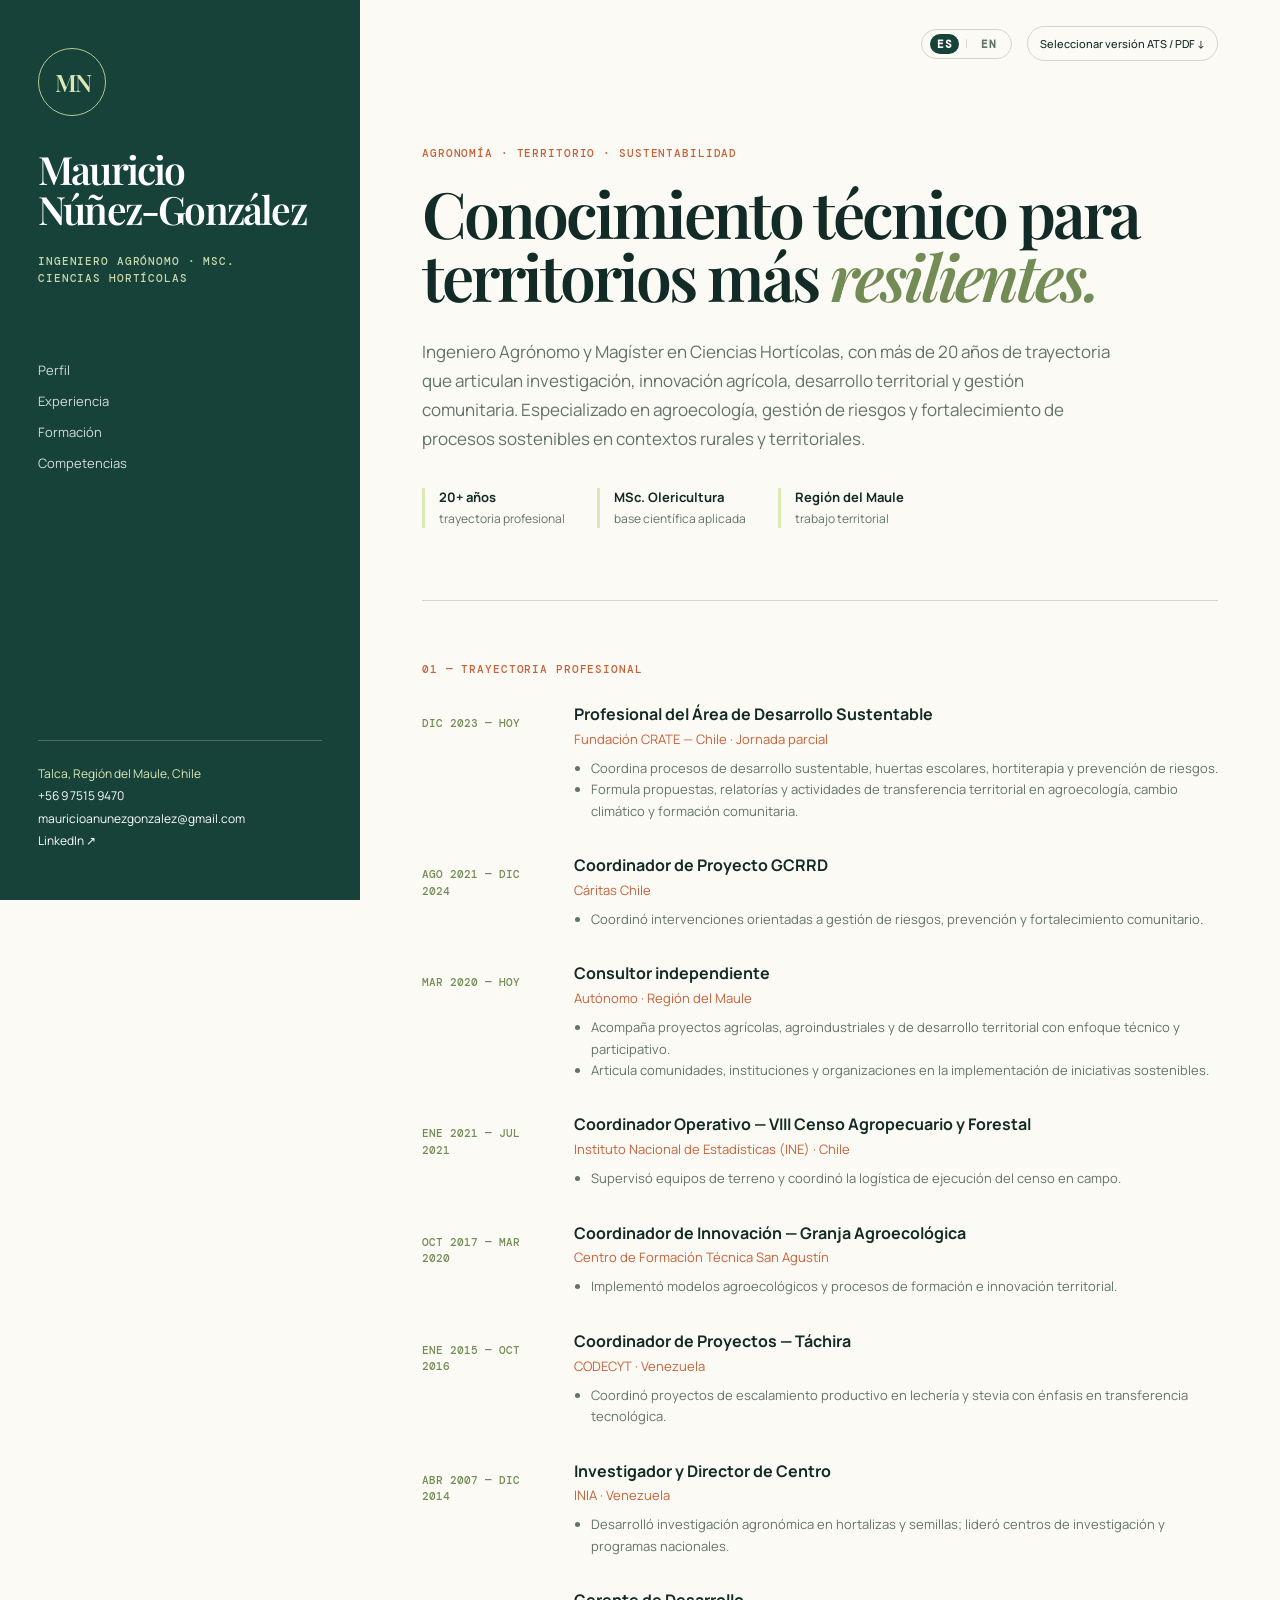
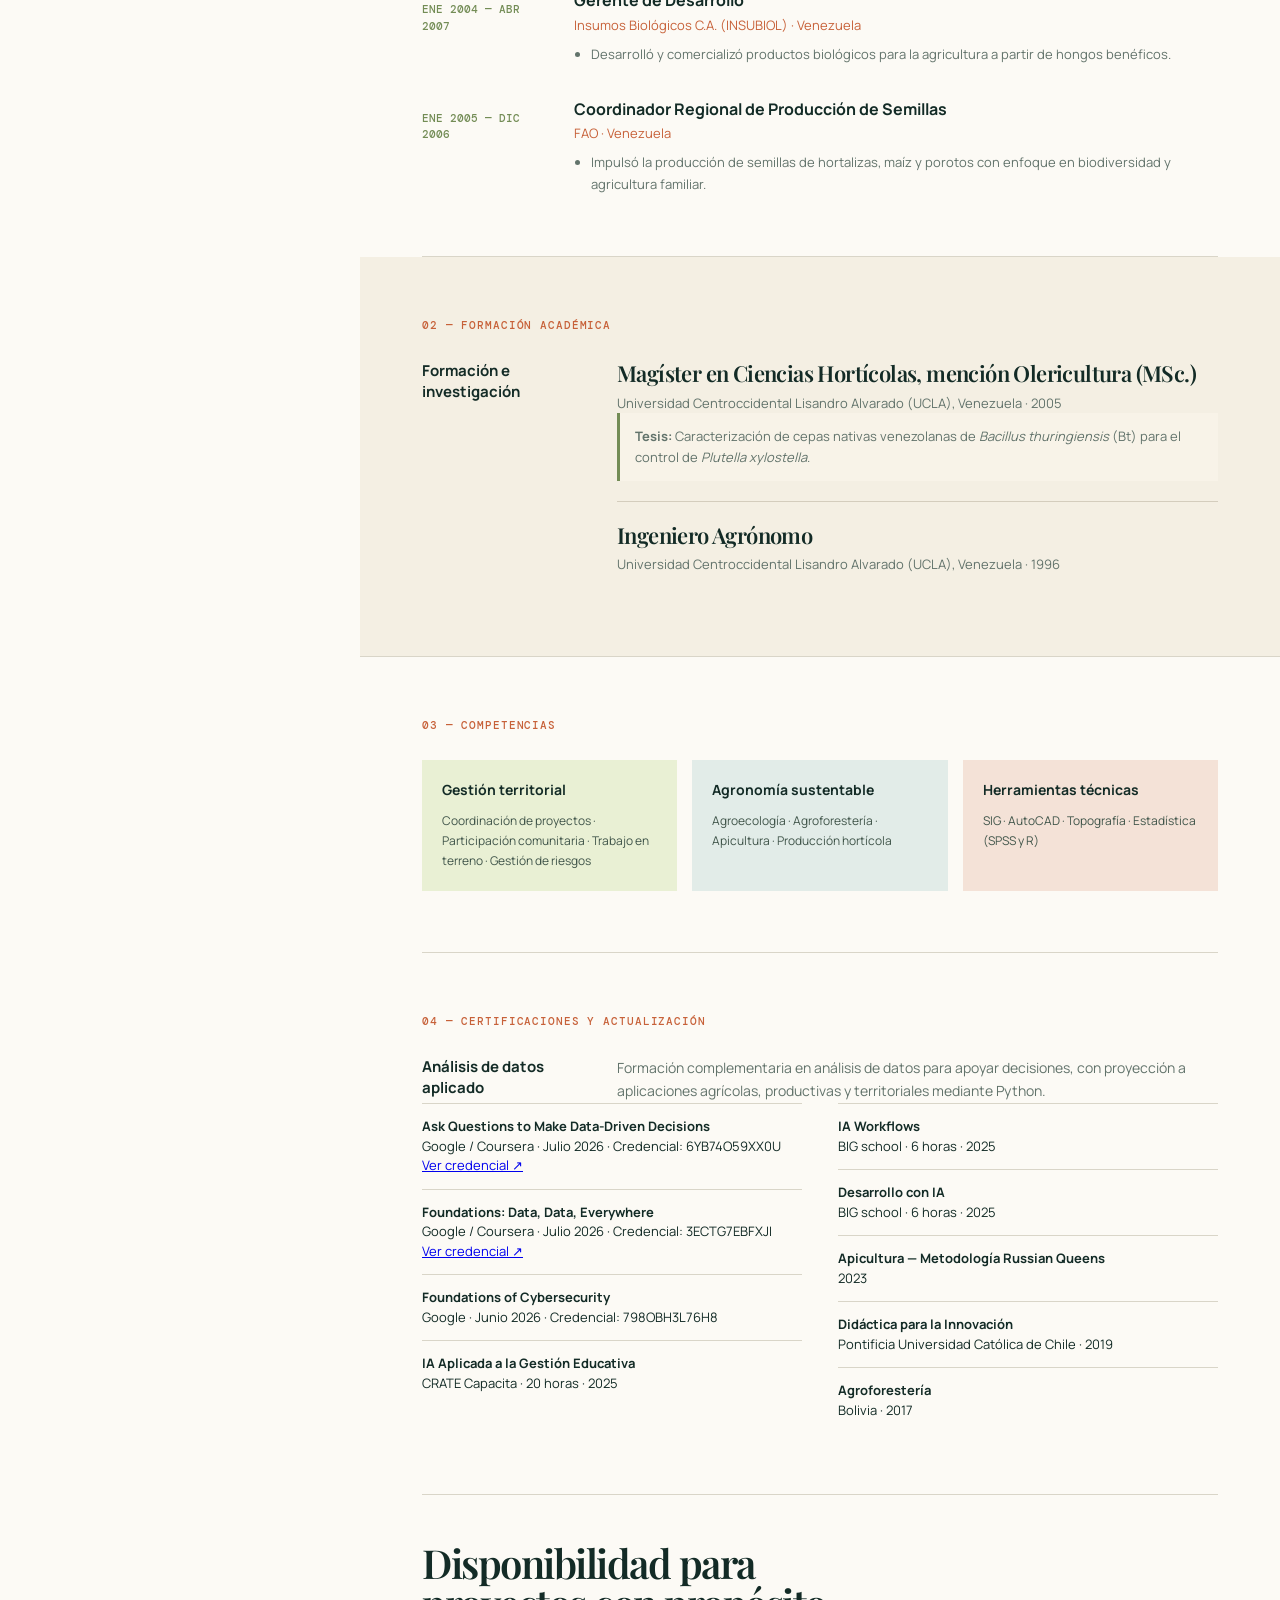
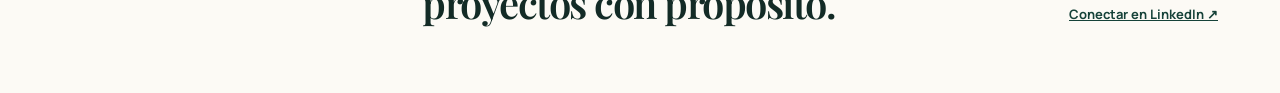
==== index.html @ 80e7794a "Actualizar flujo de versión ATS y página principal" ====
﻿<!DOCTYPE html>
<html lang="es">
<head>
  <meta charset="UTF-8">
  <meta name="viewport" content="width=device-width, initial-scale=1.0">
  <meta name="description" content="CV de Mauricio Alejandro Núñez González, Ingeniero Agrónomo y Magíster en Ciencias Hortícolas.">
  <title>Mauricio Núñez-González | Agronomía y sustentabilidad</title>
  <link rel="preconnect" href="https://fonts.googleapis.com">
  <link rel="preconnect" href="https://fonts.gstatic.com" crossorigin>
  <link href="https://fonts.googleapis.com/css2?family=DM+Mono:wght@400;500&family=Manrope:wght@400;500;600;700;800&family=Playfair+Display:ital,wght@0,600;0,700;1,600&display=swap" rel="stylesheet">
  <style>
    :root{--ink:#132b26;--forest:#164239;--moss:#738c55;--lime:#dce8b8;--sand:#f4efe3;--paper:#fcfaf5;--clay:#c76139;--muted:#62736b;--line:#d9d5c8}*{box-sizing:border-box}html{scroll-behavior:smooth}body{margin:0;background:var(--paper);color:var(--ink);font-family:Manrope,Arial,sans-serif}.shell{max-width:1280px;margin:auto;display:grid;grid-template-columns:360px 1fr;min-height:100vh}.side{position:sticky;top:0;height:100vh;background:var(--forest);color:#fff;padding:48px 38px;display:flex;flex-direction:column}.monogram{width:68px;height:68px;border:1px solid #b3c991;border-radius:50%;display:grid;place-items:center;color:#dce8b8;font:600 24px 'Playfair Display',serif;letter-spacing:-2px}.side h1{font:600 39px/1.02 'Playfair Display',serif;letter-spacing:-1.8px;margin:34px 0 12px}.side .role{font:500 11px/1.6 'DM Mono',monospace;text-transform:uppercase;letter-spacing:.08em;color:#c8d8a9;max-width:230px}.side nav{display:grid;gap:13px;margin-top:62px}.side nav a{color:#fff;text-decoration:none;font-size:13px;opacity:.82}.side nav a:hover{opacity:1;color:#dce8b8}.contact{margin-top:auto;border-top:1px solid rgba(255,255,255,.22);padding-top:22px;font-size:12px;line-height:1.85;color:#dce8b8}.contact a{color:#fff;text-decoration:none}.main{padding:0 62px 70px}.top{display:flex;justify-content:flex-end;gap:15px;padding:26px 0;align-items:center}.top button{border:1px solid var(--line);background:transparent;color:var(--ink);padding:9px 12px;border-radius:20px;cursor:pointer;font:500 11px Manrope}.lang-switch{display:flex;align-items:center;gap:6px;border:1px solid var(--line);border-radius:20px;padding:4px 8px;background:var(--paper)}.lang-opt{font:600 11px 'DM Mono',monospace;text-transform:uppercase;letter-spacing:.04em;color:var(--muted);text-decoration:none;padding:3px 7px;border-radius:12px;transition:all .15s}.lang-opt:hover{color:var(--forest);background:var(--lime)}.lang-opt.active{color:#fff;background:var(--forest)}.lang-divider{color:var(--line);font-size:12px}.hero{padding:59px 0 72px;border-bottom:1px solid var(--line)}.kicker{font:500 11px 'DM Mono',monospace;text-transform:uppercase;letter-spacing:.08em;color:var(--clay);margin:0 0 22px}.hero h2{font:600 clamp(42px,5vw,74px)/.98 'Playfair Display',serif;letter-spacing:-3px;margin:0;max-width:730px}.hero h2 em{color:var(--moss);font-weight:600}.lead{max-width:700px;font-size:17px;line-height:1.7;color:var(--muted);margin:31px 0 0}.quick{display:flex;gap:32px;flex-wrap:wrap;margin-top:34px}.quick div{padding-left:14px;border-left:3px solid var(--lime)}.quick strong{display:block;font-size:13px}.quick span{font-size:12px;color:var(--muted)}section{padding:61px 0;border-bottom:1px solid var(--line)}.label{font:500 11px 'DM Mono',monospace;text-transform:uppercase;letter-spacing:.08em;color:var(--clay);margin:0 0 28px}.grid{display:grid;grid-template-columns:170px 1fr;gap:25px}.grid h3{font:700 15px Manrope;margin:0}.grid>div>p{font-size:14px;line-height:1.7;color:var(--muted);margin:0}.experience{display:grid;gap:33px}.item{display:grid;grid-template-columns:132px 1fr;gap:20px}.date{font:500 11px/1.5 'DM Mono',monospace;color:var(--moss)}.item h4{font-size:16px;line-height:1.3;margin:0 0 5px}.org{font-size:13px;color:var(--clay);margin:0 0 10px}.item ul{margin:0;padding-left:17px;color:var(--muted);font-size:13px;line-height:1.65}.education{background:var(--sand);margin:0 -62px;padding:61px 62px}.education .grid{grid-template-columns:170px 1fr}.degree{padding:20px 0;border-top:1px solid #d4cdbd}.degree:first-child{padding-top:0;border-top:0}.degree h4{margin:0 0 6px;font:600 22px/1.2 'Playfair Display',serif;letter-spacing:-.6px}.degree p{margin:0;color:var(--muted);font-size:13px;line-height:1.6}.thesis{margin-top:14px;padding:13px 15px;border-left:3px solid var(--moss);font-size:13px;line-height:1.6;color:#40554a;background:#f8f3e8}.skills{display:grid;grid-template-columns:repeat(3,1fr);gap:15px}.skill{background:#e9f0d4;padding:20px;min-height:130px}.skill:nth-child(2){background:#e2ece8}.skill:nth-child(3){background:#f4e2d7}.skill h4{margin:0 0 12px;font-size:14px}.skill p{margin:0;color:#40554a;font-size:12px;line-height:1.65}.certs{columns:2;gap:36px;padding:0;margin:0;list-style:none}.certs li{break-inside:avoid;border-top:1px solid var(--line);padding:13px 0;font-size:13px;line-height:1.5}.certs b{display:block;font-weight:700}.footer{padding-top:48px;display:flex;justify-content:space-between;align-items:flex-end}.footer h2{font:600 40px/1 'Playfair Display',serif;letter-spacing:-1.5px;margin:0}.footer a{color:var(--forest);font-size:13px;font-weight:700}@media(max-width:850px){.shell{display:block}.side{position:relative;height:auto;padding:30px 25px}.side h1{font-size:33px;margin:20px 0 8px}.side nav{display:none}.contact{margin-top:30px}.main{padding:0 24px 45px}.top{padding:17px 0}.hero{padding:40px 0}.hero h2{letter-spacing:-2px}.grid,.item{grid-template-columns:1fr;gap:13px}.education{margin:0 -24px;padding:48px 24px}.education .grid{grid-template-columns:1fr}.skills{grid-template-columns:1fr}.certs{columns:1}.footer{display:block}.footer a{display:block;margin-top:20px}}.print-btn{position:fixed;right:20px;bottom:20px;padding:11px 15px;border:0;border-radius:6px;background:var(--forest);color:#fff;font-weight:bold;cursor:pointer;z-index:999;font-family:Manrope,Arial,sans-serif;font-size:13px;box-shadow:0 2px 10px #132b2640}.print-btn:hover{background:#1d5b49}@media print{.shell{display:block}.side{position:relative;height:auto;padding:26px}.side nav,.top,.print-btn{display:none}.main{padding:0 38px}.education{margin:0 -38px;padding:38px}.hero{padding:35px 0}section{padding:35px 0}.footer{padding-top:25px}}
  </style>
</head>
<body>
  <div class="shell">
    <aside class="side">
      <div class="monogram">MN</div>
      <h1>Mauricio<br>Núñez-González</h1>
      <p class="role">Ingeniero Agrónomo · MSc. Ciencias Hortícolas</p>
      <nav><a href="#perfil">Perfil</a><a href="#experiencia">Experiencia</a><a href="#formacion">Formación</a><a href="#competencias">Competencias</a></nav>
      <div class="contact">Talca, Región del Maule, Chile<br><a href="tel:+56975159470">+56 9 7515 9470</a><br><a href="mailto:mauricioanunezgonzalez@gmail.com">mauricioanunezgonzalez@gmail.com</a><br><a href="https://www.linkedin.com/in/mauricio-a-nu%C3%B1ez-g-82a64b67" target="_blank" rel="noreferrer">LinkedIn ↗</a></div>
    </aside>
    <main class="main">
      <div class="top">
        <div class="lang-switch">
          <a href="cv-mauricio-sustentabilidad.html" id="lang-es" class="lang-opt">ES</a>
          <span class="lang-divider">|</span>
          <a href="cv-mauricio-sustentabilidad-en.html" id="lang-en" class="lang-opt">EN</a>
        </div>
        <button id="ats-selector" type="button" onclick="window.location.href='cv-mauricio-ats-bilingue.html'">Seleccionar versión ATS / PDF ↓</button>
      </div>
      <header class="hero" id="perfil"><p class="kicker">Agronomía · Territorio · Sustentabilidad</p><h2>Conocimiento técnico para territorios más <em>resilientes.</em></h2><p class="lead">Ingeniero Agrónomo y Magíster en Ciencias Hortícolas, con más de 20 años de trayectoria que articulan investigación, innovación agrícola, desarrollo territorial y gestión comunitaria. Especializado en agroecología, gestión de riesgos y fortalecimiento de procesos sostenibles en contextos rurales y territoriales.</p><div class="quick"><div><strong>20+ años</strong><span>trayectoria profesional</span></div><div><strong>MSc. Olericultura</strong><span>base científica aplicada</span></div><div><strong>Región del Maule</strong><span>trabajo territorial</span></div></div></header>
      <section id="experiencia"><p class="label">01 — Trayectoria profesional</p><div class="experience"><article class="item"><p class="date">DIC 2023 — HOY</p><div><h4>Profesional del Área de Desarrollo Sustentable</h4><p class="org">Fundación CRATE — Chile · Jornada parcial</p><ul><li>Coordina procesos de desarrollo sustentable, huertas escolares, hortiterapia y prevención de riesgos.</li><li>Formula propuestas, relatorías y actividades de transferencia territorial en agroecología, cambio climático y formación comunitaria.</li></ul></div></article><article class="item"><p class="date">AGO 2021 — DIC 2024</p><div><h4>Coordinador de Proyecto GCRRD</h4><p class="org">Cáritas Chile</p><ul><li>Coordinó intervenciones orientadas a gestión de riesgos, prevención y fortalecimiento comunitario.</li></ul></div></article><article class="item"><p class="date">MAR 2020 — HOY</p><div><h4>Consultor independiente</h4><p class="org">Autónomo · Región del Maule</p><ul><li>Acompaña proyectos agrícolas, agroindustriales y de desarrollo territorial con enfoque técnico y participativo.</li><li>Articula comunidades, instituciones y organizaciones en la implementación de iniciativas sostenibles.</li></ul></div></article><article class="item"><p class="date">ENE 2021 — JUL 2021</p><div><h4>Coordinador Operativo — VIII Censo Agropecuario y Forestal</h4><p class="org">Instituto Nacional de Estadísticas (INE) · Chile</p><ul><li>Supervisó equipos de terreno y coordinó la logística de ejecución del censo en campo.</li></ul></div></article><article class="item"><p class="date">OCT 2017 — MAR 2020</p><div><h4>Coordinador de Innovación — Granja Agroecológica</h4><p class="org">Centro de Formación Técnica San Agustín</p><ul><li>Implementó modelos agroecológicos y procesos de formación e innovación territorial.</li></ul></div></article><article class="item"><p class="date">ENE 2015 — OCT 2016</p><div><h4>Coordinador de Proyectos — Táchira</h4><p class="org">CODECYT · Venezuela</p><ul><li>Coordinó proyectos de escalamiento productivo en lechería y stevia con énfasis en transferencia tecnológica.</li></ul></div></article><article class="item"><p class="date">ABR 2007 — DIC 2014</p><div><h4>Investigador y Director de Centro</h4><p class="org">INIA · Venezuela</p><ul><li>Desarrolló investigación agronómica en hortalizas y semillas; lideró centros de investigación y programas nacionales.</li></ul></div></article><article class="item"><p class="date">ENE 2004 — ABR 2007</p><div><h4>Gerente de Desarrollo</h4><p class="org">Insumos Biológicos C.A. (INSUBIOL) · Venezuela</p><ul><li>Desarrolló y comercializó productos biológicos para la agricultura a partir de hongos benéficos.</li></ul></div></article><article class="item"><p class="date">ENE 2005 — DIC 2006</p><div><h4>Coordinador Regional de Producción de Semillas</h4><p class="org">FAO · Venezuela</p><ul><li>Impulsó la producción de semillas de hortalizas, maíz y porotos con enfoque en biodiversidad y agricultura familiar.</li></ul></div></article></div></section>
      <section class="education" id="formacion"><p class="label">02 — Formación académica</p><div class="grid"><h3>Formación e investigación</h3><div><article class="degree"><h4>Magíster en Ciencias Hortícolas, mención Olericultura (MSc.)</h4><p>Universidad Centroccidental Lisandro Alvarado (UCLA), Venezuela · 2005</p><p class="thesis"><b>Tesis:</b> Caracterización de cepas nativas venezolanas de <i>Bacillus thuringiensis</i> (Bt) para el control de <i>Plutella xylostella</i>.</p></article><article class="degree"><h4>Ingeniero Agrónomo</h4><p>Universidad Centroccidental Lisandro Alvarado (UCLA), Venezuela · 1996</p></article></div></div></section>
      <section id="competencias"><p class="label">03 — Competencias</p><div class="skills"><div class="skill"><h4>Gestión territorial</h4><p>Coordinación de proyectos · Participación comunitaria · Trabajo en terreno · Gestión de riesgos</p></div><div class="skill"><h4>Agronomía sustentable</h4><p>Agroecología · Agroforestería · Apicultura · Producción hortícola</p></div><div class="skill"><h4>Herramientas técnicas</h4><p>SIG · AutoCAD · Topografía · Estadística (SPSS y R)</p></div></div></section>
      <section><p class="label">04 — Certificaciones y actualización</p><div class="grid"><h3>Análisis de datos aplicado</h3><div><p>Formación complementaria en análisis de datos para apoyar decisiones, con proyección a aplicaciones agrícolas, productivas y territoriales mediante Python.</p></div></div><ul class="certs"><li><b>Ask Questions to Make Data-Driven Decisions</b>Google / Coursera · Julio 2026 · Credencial: 6YB74O59XX0U<br><a href="https://www.coursera.org/account/accomplishments/records/6YB74O59XX0U" target="_blank" rel="noreferrer">Ver credencial ↗</a></li><li><b>Foundations: Data, Data, Everywhere</b>Google / Coursera · Julio 2026 · Credencial: 3ECTG7EBFXJI<br><a href="https://www.coursera.org/account/accomplishments/records/3ECTG7EBFXJI" target="_blank" rel="noreferrer">Ver credencial ↗</a></li><li><b>Foundations of Cybersecurity</b>Google · Junio 2026 · Credencial: 798OBH3L76H8</li><li><b>IA Aplicada a la Gestión Educativa</b>CRATE Capacita · 20 horas · 2025</li><li><b>IA Workflows</b>BIG school · 6 horas · 2025</li><li><b>Desarrollo con IA</b>BIG school · 6 horas · 2025</li><li><b>Apicultura — Metodología Russian Queens</b>2023</li><li><b>Didáctica para la Innovación</b>Pontificia Universidad Católica de Chile · 2019</li><li><b>Agroforestería</b>Bolivia · 2017</li></ul></section>
      <footer class="footer"><h2>Disponibilidad para<br>proyectos con propósito.</h2><a href="https://www.linkedin.com/in/mauricio-a-nu%C3%B1ez-g-82a64b67" target="_blank" rel="noreferrer">Conectar en LinkedIn ↗</a></footer>
    </main>
  </div>
  <script type="module" src="script.js"></script>
</body>
</html>
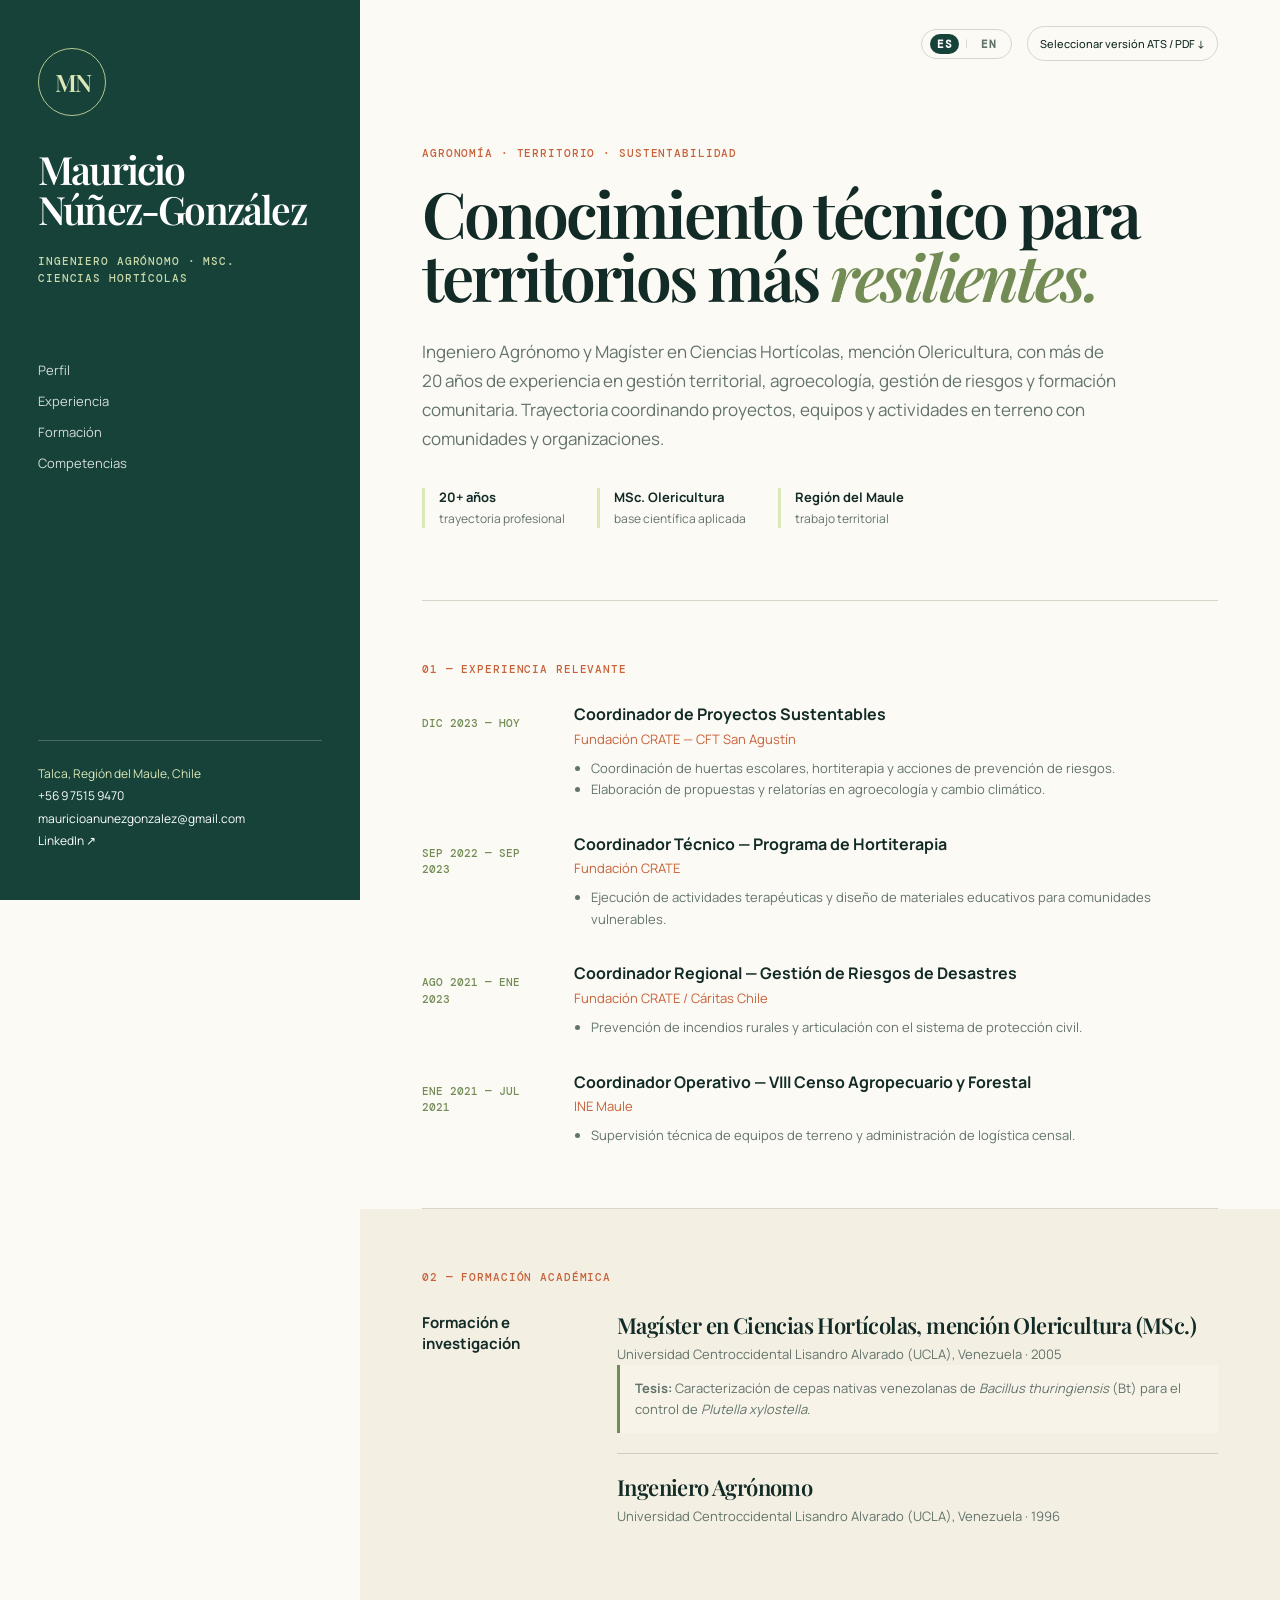
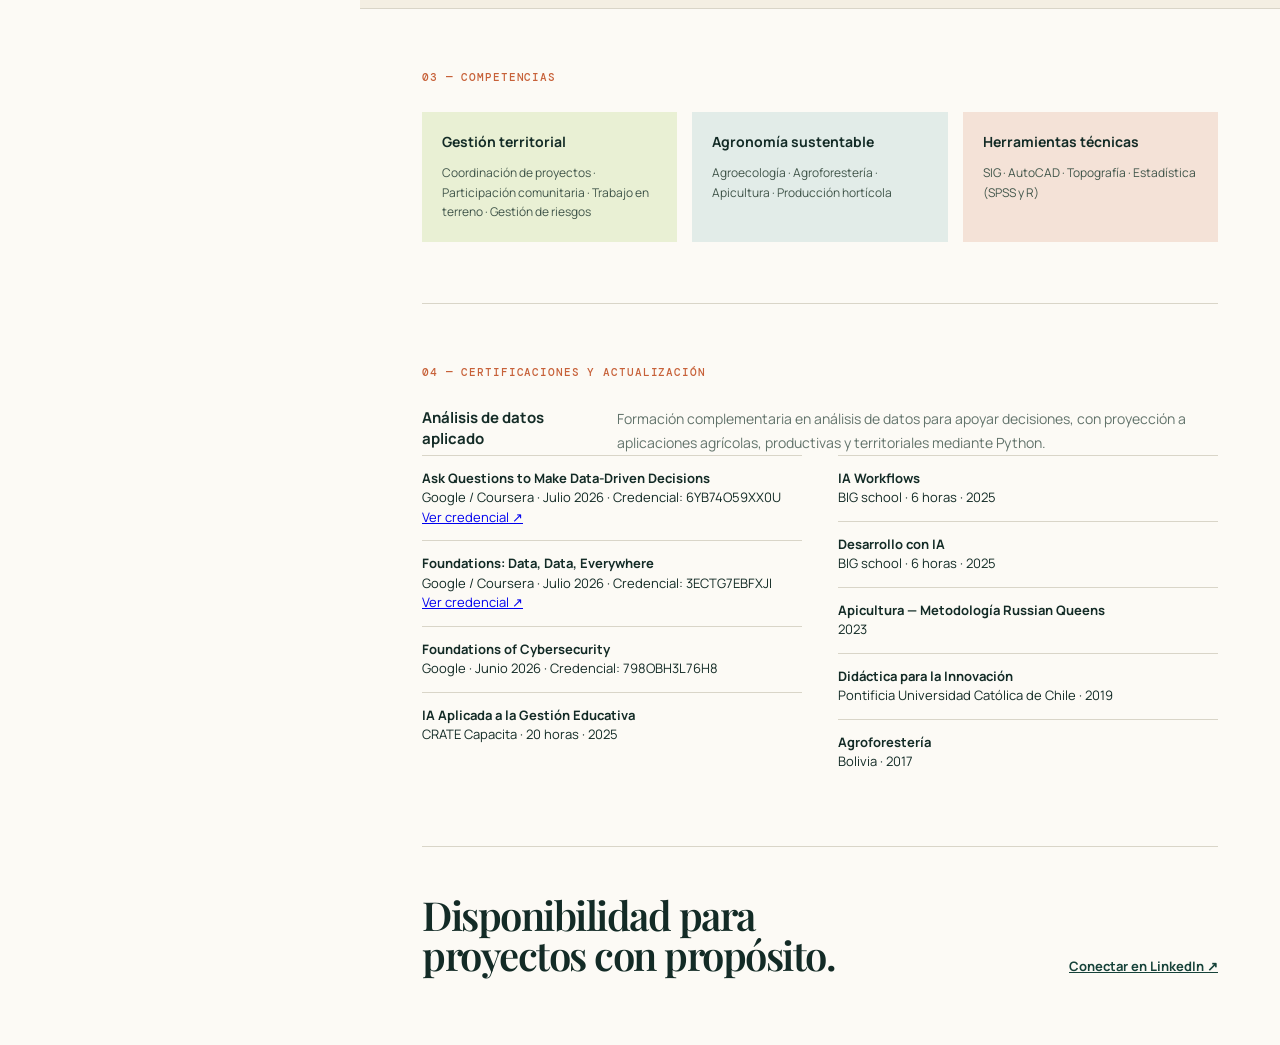
==== commit d195619b: "Actualizar flujo de versión ATS y página principal" ====
--- a/index.html
+++ b/index.html
@@ -30,8 +30,8 @@
         </div>
         <button id="ats-selector" type="button" onclick="window.location.href='cv-mauricio-ats-bilingue.html'">Seleccionar versión ATS / PDF ↓</button>
       </div>
-      <header class="hero" id="perfil"><p class="kicker">Agronomía · Territorio · Sustentabilidad</p><h2>Conocimiento técnico para territorios más <em>resilientes.</em></h2><p class="lead">Ingeniero Agrónomo y Magíster en Ciencias Hortícolas, con más de 20 años de trayectoria que articulan investigación, innovación agrícola, desarrollo territorial y gestión comunitaria. Especializado en agroecología, gestión de riesgos y fortalecimiento de procesos sostenibles en contextos rurales y territoriales.</p><div class="quick"><div><strong>20+ años</strong><span>trayectoria profesional</span></div><div><strong>MSc. Olericultura</strong><span>base científica aplicada</span></div><div><strong>Región del Maule</strong><span>trabajo territorial</span></div></div></header>
-      <section id="experiencia"><p class="label">01 — Trayectoria profesional</p><div class="experience"><article class="item"><p class="date">DIC 2023 — HOY</p><div><h4>Profesional del Área de Desarrollo Sustentable</h4><p class="org">Fundación CRATE — Chile · Jornada parcial</p><ul><li>Coordina procesos de desarrollo sustentable, huertas escolares, hortiterapia y prevención de riesgos.</li><li>Formula propuestas, relatorías y actividades de transferencia territorial en agroecología, cambio climático y formación comunitaria.</li></ul></div></article><article class="item"><p class="date">AGO 2021 — DIC 2024</p><div><h4>Coordinador de Proyecto GCRRD</h4><p class="org">Cáritas Chile</p><ul><li>Coordinó intervenciones orientadas a gestión de riesgos, prevención y fortalecimiento comunitario.</li></ul></div></article><article class="item"><p class="date">MAR 2020 — HOY</p><div><h4>Consultor independiente</h4><p class="org">Autónomo · Región del Maule</p><ul><li>Acompaña proyectos agrícolas, agroindustriales y de desarrollo territorial con enfoque técnico y participativo.</li><li>Articula comunidades, instituciones y organizaciones en la implementación de iniciativas sostenibles.</li></ul></div></article><article class="item"><p class="date">ENE 2021 — JUL 2021</p><div><h4>Coordinador Operativo — VIII Censo Agropecuario y Forestal</h4><p class="org">Instituto Nacional de Estadísticas (INE) · Chile</p><ul><li>Supervisó equipos de terreno y coordinó la logística de ejecución del censo en campo.</li></ul></div></article><article class="item"><p class="date">OCT 2017 — MAR 2020</p><div><h4>Coordinador de Innovación — Granja Agroecológica</h4><p class="org">Centro de Formación Técnica San Agustín</p><ul><li>Implementó modelos agroecológicos y procesos de formación e innovación territorial.</li></ul></div></article><article class="item"><p class="date">ENE 2015 — OCT 2016</p><div><h4>Coordinador de Proyectos — Táchira</h4><p class="org">CODECYT · Venezuela</p><ul><li>Coordinó proyectos de escalamiento productivo en lechería y stevia con énfasis en transferencia tecnológica.</li></ul></div></article><article class="item"><p class="date">ABR 2007 — DIC 2014</p><div><h4>Investigador y Director de Centro</h4><p class="org">INIA · Venezuela</p><ul><li>Desarrolló investigación agronómica en hortalizas y semillas; lideró centros de investigación y programas nacionales.</li></ul></div></article><article class="item"><p class="date">ENE 2004 — ABR 2007</p><div><h4>Gerente de Desarrollo</h4><p class="org">Insumos Biológicos C.A. (INSUBIOL) · Venezuela</p><ul><li>Desarrolló y comercializó productos biológicos para la agricultura a partir de hongos benéficos.</li></ul></div></article><article class="item"><p class="date">ENE 2005 — DIC 2006</p><div><h4>Coordinador Regional de Producción de Semillas</h4><p class="org">FAO · Venezuela</p><ul><li>Impulsó la producción de semillas de hortalizas, maíz y porotos con enfoque en biodiversidad y agricultura familiar.</li></ul></div></article></div></section>
+      <header class="hero" id="perfil"><p class="kicker">Agronomía · Territorio · Sustentabilidad</p><h2>Conocimiento técnico para territorios más <em>resilientes.</em></h2><p class="lead">Ingeniero Agrónomo y Magíster en Ciencias Hortícolas, mención Olericultura, con más de 20 años de experiencia en gestión territorial, agroecología, gestión de riesgos y formación comunitaria. Trayectoria coordinando proyectos, equipos y actividades en terreno con comunidades y organizaciones.</p><div class="quick"><div><strong>20+ años</strong><span>trayectoria profesional</span></div><div><strong>MSc. Olericultura</strong><span>base científica aplicada</span></div><div><strong>Región del Maule</strong><span>trabajo territorial</span></div></div></header>
+      <section id="experiencia"><p class="label">01 — Experiencia relevante</p><div class="experience"><article class="item"><p class="date">DIC 2023 — HOY</p><div><h4>Coordinador de Proyectos Sustentables</h4><p class="org">Fundación CRATE — CFT San Agustín</p><ul><li>Coordinación de huertas escolares, hortiterapia y acciones de prevención de riesgos.</li><li>Elaboración de propuestas y relatorías en agroecología y cambio climático.</li></ul></div></article><article class="item"><p class="date">SEP 2022 — SEP 2023</p><div><h4>Coordinador Técnico — Programa de Hortiterapia</h4><p class="org">Fundación CRATE</p><ul><li>Ejecución de actividades terapéuticas y diseño de materiales educativos para comunidades vulnerables.</li></ul></div></article><article class="item"><p class="date">AGO 2021 — ENE 2023</p><div><h4>Coordinador Regional — Gestión de Riesgos de Desastres</h4><p class="org">Fundación CRATE / Cáritas Chile</p><ul><li>Prevención de incendios rurales y articulación con el sistema de protección civil.</li></ul></div></article><article class="item"><p class="date">ENE 2021 — JUL 2021</p><div><h4>Coordinador Operativo — VIII Censo Agropecuario y Forestal</h4><p class="org">INE Maule</p><ul><li>Supervisión técnica de equipos de terreno y administración de logística censal.</li></ul></div></article></div></section>
       <section class="education" id="formacion"><p class="label">02 — Formación académica</p><div class="grid"><h3>Formación e investigación</h3><div><article class="degree"><h4>Magíster en Ciencias Hortícolas, mención Olericultura (MSc.)</h4><p>Universidad Centroccidental Lisandro Alvarado (UCLA), Venezuela · 2005</p><p class="thesis"><b>Tesis:</b> Caracterización de cepas nativas venezolanas de <i>Bacillus thuringiensis</i> (Bt) para el control de <i>Plutella xylostella</i>.</p></article><article class="degree"><h4>Ingeniero Agrónomo</h4><p>Universidad Centroccidental Lisandro Alvarado (UCLA), Venezuela · 1996</p></article></div></div></section>
       <section id="competencias"><p class="label">03 — Competencias</p><div class="skills"><div class="skill"><h4>Gestión territorial</h4><p>Coordinación de proyectos · Participación comunitaria · Trabajo en terreno · Gestión de riesgos</p></div><div class="skill"><h4>Agronomía sustentable</h4><p>Agroecología · Agroforestería · Apicultura · Producción hortícola</p></div><div class="skill"><h4>Herramientas técnicas</h4><p>SIG · AutoCAD · Topografía · Estadística (SPSS y R)</p></div></div></section>
       <section><p class="label">04 — Certificaciones y actualización</p><div class="grid"><h3>Análisis de datos aplicado</h3><div><p>Formación complementaria en análisis de datos para apoyar decisiones, con proyección a aplicaciones agrícolas, productivas y territoriales mediante Python.</p></div></div><ul class="certs"><li><b>Ask Questions to Make Data-Driven Decisions</b>Google / Coursera · Julio 2026 · Credencial: 6YB74O59XX0U<br><a href="https://www.coursera.org/account/accomplishments/records/6YB74O59XX0U" target="_blank" rel="noreferrer">Ver credencial ↗</a></li><li><b>Foundations: Data, Data, Everywhere</b>Google / Coursera · Julio 2026 · Credencial: 3ECTG7EBFXJI<br><a href="https://www.coursera.org/account/accomplishments/records/3ECTG7EBFXJI" target="_blank" rel="noreferrer">Ver credencial ↗</a></li><li><b>Foundations of Cybersecurity</b>Google · Junio 2026 · Credencial: 798OBH3L76H8</li><li><b>IA Aplicada a la Gestión Educativa</b>CRATE Capacita · 20 horas · 2025</li><li><b>IA Workflows</b>BIG school · 6 horas · 2025</li><li><b>Desarrollo con IA</b>BIG school · 6 horas · 2025</li><li><b>Apicultura — Metodología Russian Queens</b>2023</li><li><b>Didáctica para la Innovación</b>Pontificia Universidad Católica de Chile · 2019</li><li><b>Agroforestería</b>Bolivia · 2017</li></ul></section>
